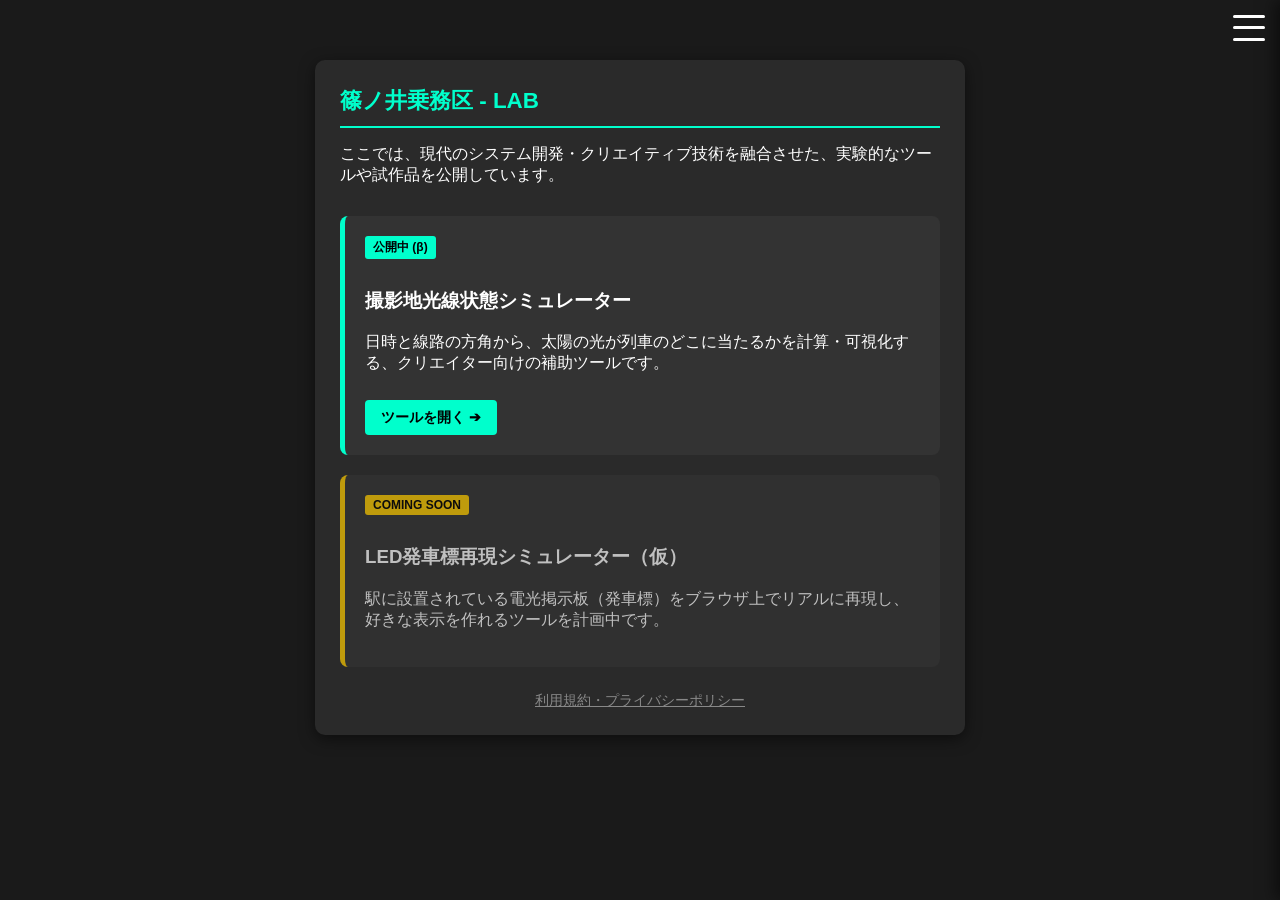
==== index.html @ 71203b22 "Update index.html" ====
<!DOCTYPE html>
<html lang="ja">
<head>
    <meta charset="UTF-8">
    <meta name="viewport" content="width=device-width, initial-scale=1.0">
    <title>LAB（実験室） - 篠ノ井乗務区</title>
    <link rel="stylesheet" href="css/style.css">
    <style>
        /* ホーム画面専用のちょっとした調整 */
        .project-list {
            margin-top: 30px;
        }
        .project-card {
            background: #333;
            padding: 20px;
            border-radius: 8px;
            margin-bottom: 20px;
            border-left: 5px solid #00ffcc;　
            text-align: left;
        }
        .project-card.coming-soon {
            border-left-color: #ffcc00;
            opacity: 0.7;
        }
        .status-badge {
            display: inline-block;
            padding: 3px 8px;
            font-size: 0.75rem;
            font-weight: bold;
            border-radius: 3px;
            margin-bottom: 10px;
        }
        .status-badge.open { background: #00ffcc; color: #000; }
        .status-badge.soon { background: #ffcc00; color: #000; }
        
        .btn-link {
            display: inline-block;
            margin-top: 10px;
            padding: 8px 16px;
            background: #00ffcc;
            color: #000;
            text-decoration: none;
            font-weight: bold;
            border-radius: 4px;
            font-size: 0.9rem;
        }
        .btn-link:hover { background: #00ccaa; }
    </style>
</head>
<body>

    <div class="hamburger-btn" id="nav-toggle">
        <span></span>
        <span></span>
        <span></span>
    </div>

    <nav class="global-nav" id="global-nav">
        <ul>
            <li><a href="https://shinorail.github.io/">ホーム</a></li>
            <li><a href="https://shinorail.github.io/main/">メインサイト</a></li>
            <li><a href="https://shinorail.github.io/links/">リンク集</a></li>
            <li><a href="https://shinorail.github.io/lab/" class="current">ラボ（実験室）</a></li>
        </ul>
    </nav>

    <div class="container">
        <h1>篠ノ井乗務区 - LAB</h1>
        <p>ここでは、現代のシステム開発・クリエイティブ技術を融合させた、実験的なツールや試作品を公開しています。</p>
        
        <div class="project-list">
            <div class="project-card">
                <span class="status-badge open">公開中 (β)</span>
                <h3>撮影地光線状態シミュレーター</h3>
                <p>日時と線路の方角から、太陽の光が列車のどこに当たるかを計算・可視化する、クリエイター向けの補助ツールです。</p>
                <a href="simulator.html" class="btn-link">ツールを開く ➔</a>
            </div>

            <div class="project-card coming-soon">
                <span class="status-badge soon">COMING SOON</span>
                <h3>LED発車標再現シミュレーター（仮）</h3>
                <p>駅に設置されている電光掲示板（発車標）をブラウザ上でリアルに再現し、好きな表示を作れるツールを計画中です。</p>
            </div>
        </div>

        <div class="footer-links">
            <a id="open-terms">利用規約・プライバシーポリシー</a>
        </div>
    </div>

    <div class="modal-overlay" id="terms-modal">
        <div class="modal-content">
            <h2>利用規約・プライバシーポリシー</h2>
            <h3>【利用規約】</h3>
            <p><strong>第1条（ツールの利用について）</strong><br>本ラボで公開されているツールは試作品です。計算結果や動作を完全に保証するものではありません。</p>
            <p><strong>第2条（免責事項）</strong><br>本ラボのツールの利用により生じた損害やトラブルについて、当グループは一切の責任を負いません。</p>
            <button class="btn-close" id="close-terms">閉じる</button>
        </div>
    </div>

    <script src="js/simulator.js"></script>
</body>
</html>
---- css/style.css ----
/* ─── 全体・基本スタイル ─── */
body {
    font-family: 'Helvetica Neue', Arial, 'Hiragino Kaku Gothic ProN', 'Hiragino Sans', Meiryo, sans-serif;
    background-color: #1a1a1a;
    color: #ffffff;
    margin: 0;
    padding: 60px 20px 20px 20px; /* ハンバーガーボタン用の余白 */　
}

.container {
    max-width: 600px;
    margin: 0 auto;
    background: #2a2a2a;
    padding: 25px;
    border-radius: 10px;
    box-shadow: 0 4px 15px rgba(0,0,0,0.5);
}

h1 {
    color: #00ffcc;
    font-size: 1.4rem;
    border-bottom: 2px solid #00ffcc;
    padding-bottom: 10px;
    margin-top: 0;
}

/* ─── フォーム関係 ─── */
.form-group {
    margin-bottom: 15px;
}

label {
    display: block;
    margin-bottom: 5px;
    font-weight: bold;
    font-size: 0.9rem;
    color: #ccc;
}

input, select {
    width: 100%;
    padding: 12px;
    background: #333;
    border: 1px solid #444;
    color: #fff;
    border-radius: 6px;
    box-sizing: border-box;
    font-size: 1rem;
}

input:focus, select:focus {
    border-color: #00ffcc;
    outline: none;
}

/* ─── ボタン関係 ─── */
.btn-location {
    width: 100%;
    padding: 14px;
    background: #00ffcc;
    color: #000;
    font-weight: bold;
    border: none;
    border-radius: 6px;
    cursor: pointer;
    font-size: 1rem;
    transition: background 0.2s, transform 0.1s;
}

.btn-location:hover {
    background: #00ccaa;
}

.btn-location:active {
    transform: scale(0.98);
}

.location-status {
    font-size: 0.8rem;
    color: #aaa;
    margin-top: 6px;
    text-align: center;
}

/* ─── 結果表示エリア ─── */
.result-box {
    margin-top: 20px;
    padding: 15px;
    background: #333;
    border-left: 5px solid #00ffcc;
    border-radius: 0 6px 6px 0;
    font-size: 0.95rem;
    line-height: 1.6;
}

/* ─── 視覚化（プレビュー） ─── */
.visualizer {
    display: flex;
    justify-content: center;
    align-items: center;
    height: 160px;
    background: #111;
    margin-top: 15px;
    border-radius: 6px;
    position: relative;
    overflow: hidden;
    border: 1px solid #333;
}

.train-mock {
    width: 50px;
    height: 90px;
    background: #444;
    border: 2px solid #fff;
    position: relative;
    display: flex;
    justify-content: center;
    align-items: center;
    font-weight: bold;
    font-size: 0.75rem;
    transition: transform 0.3s ease;
    border-radius: 4px;
    z-index: 2;
}

.train-mock::before {
    content: "▲ 前";
    position: absolute;
    top: 4px;
    color: #ffcc00;
    font-size: 0.7rem;
}

.sun-indicator {
    position: absolute;
    width: 22px;
    height: 22px;
    background: #ff4500;
    border-radius: 50%;
    box-shadow: 0 0 15px #ffcc00;
    transition: all 0.3s ease;
    z-index: 1;
}

/* ─── フッター・規約リンク ─── */
.footer-links {
    margin-top: 25px;
    text-align: center;
    font-size: 0.85rem;
}

.footer-links a {
    color: #888;
    text-decoration: underline;
    cursor: pointer;
}

.footer-links a:hover {
    color: #00ffcc;
}

/* ─── ハンバーガーメニュー ─── */
.hamburger-btn {
    position: fixed;
    top: 15px;
    right: 15px;
    width: 32px;
    height: 26px;
    cursor: pointer;
    z-index: 9999;
}

.hamburger-btn span {
    display: block;
    position: absolute;
    width: 100%;
    height: 3px;
    background-color: #fff;
    border-radius: 2px;
    transition: all 0.3s ease;
}

.hamburger-btn span:nth-child(1) { top: 0; }
.hamburger-btn span:nth-child(2) { top: 11px; }
.hamburger-btn span:nth-child(3) { bottom: 0; }

/* ボタン変形（クロス） */
.hamburger-btn.active span:nth-child(1) { transform: translateY(11px) rotate(-45deg); background-color: #00ffcc; }
.hamburger-btn.active span:nth-child(2) { opacity: 0; }
.hamburger-btn.active span:nth-child(3) { transform: translateY(-11px) rotate(45deg); background-color: #00ffcc; }

/* メニュー本体（右側から隠す） */
.global-nav {
    position: fixed;
    top: 0;
    right: 0;
    width: 260px;
    height: 100%;
    background: #1e1e1e;
    box-shadow: -5px 0 15px rgba(0,0,0,0.5);
    transform: translateX(100%);
    transition: transform 0.3s ease;
    z-index: 9998;
    padding-top: 60px;
    box-sizing: border-box;
}

.global-nav.active {
    transform: translateX(0);
}

.global-nav ul {
    list-style: none;
    padding: 0;
    margin: 0;
}

.global-nav ul li a {
    display: block;
    padding: 15px 25px;
    color: #ccc;
    text-decoration: none;
    font-size: 1rem;
    border-bottom: 1px solid #2a2a2a;
    transition: all 0.2s;
}

.global-nav ul li a:hover, .global-nav ul li a.current {
    color: #00ffcc;
    background: #252525;
    padding-left: 30px;
}

/* ─── モーダル ─── */
.modal-overlay {
    position: fixed;
    top: 0; left: 0; width: 100%; height: 100%;
    background: rgba(0,0,0,0.8);
    display: flex;
    justify-content: center;
    align-items: center;
    opacity: 0;
    pointer-events: none;
    transition: opacity 0.3s ease;
    z-index: 10000;
}

.modal-overlay.active {
    opacity: 1;
    pointer-events: auto;
}

.modal-content {
    background: #2a2a2a;
    padding: 25px;
    border-radius: 8px;
    max-width: 500px;
    width: 90%;
    max-height: 75vh;
    overflow-y: auto;
    border: 1px solid #444;
}

.modal-content h2 {
    color: #00ffcc;
    font-size: 1.25rem;
    margin-top: 0;
    border-bottom: 1px solid #444;
    padding-bottom: 8px;
}

.modal-content h3 {
    font-size: 0.95rem;
    color: #fff;
    margin-top: 15px;
    margin-bottom: 5px;
}

.modal-content p {
    font-size: 0.85rem;
    color: #bbb;
    line-height: 1.6;
    margin-top: 0;
}

.btn-close {
    display: block;
    width: 100%;
    padding: 12px;
    background: #444;
    color: #fff;
    border: none;
    border-radius: 6px;
    cursor: pointer;
    margin-top: 20px;
    font-weight: bold;
    font-size: 0.95rem;
    transition: background 0.2s;
}

.btn-close:hover {
    background: #555;
}
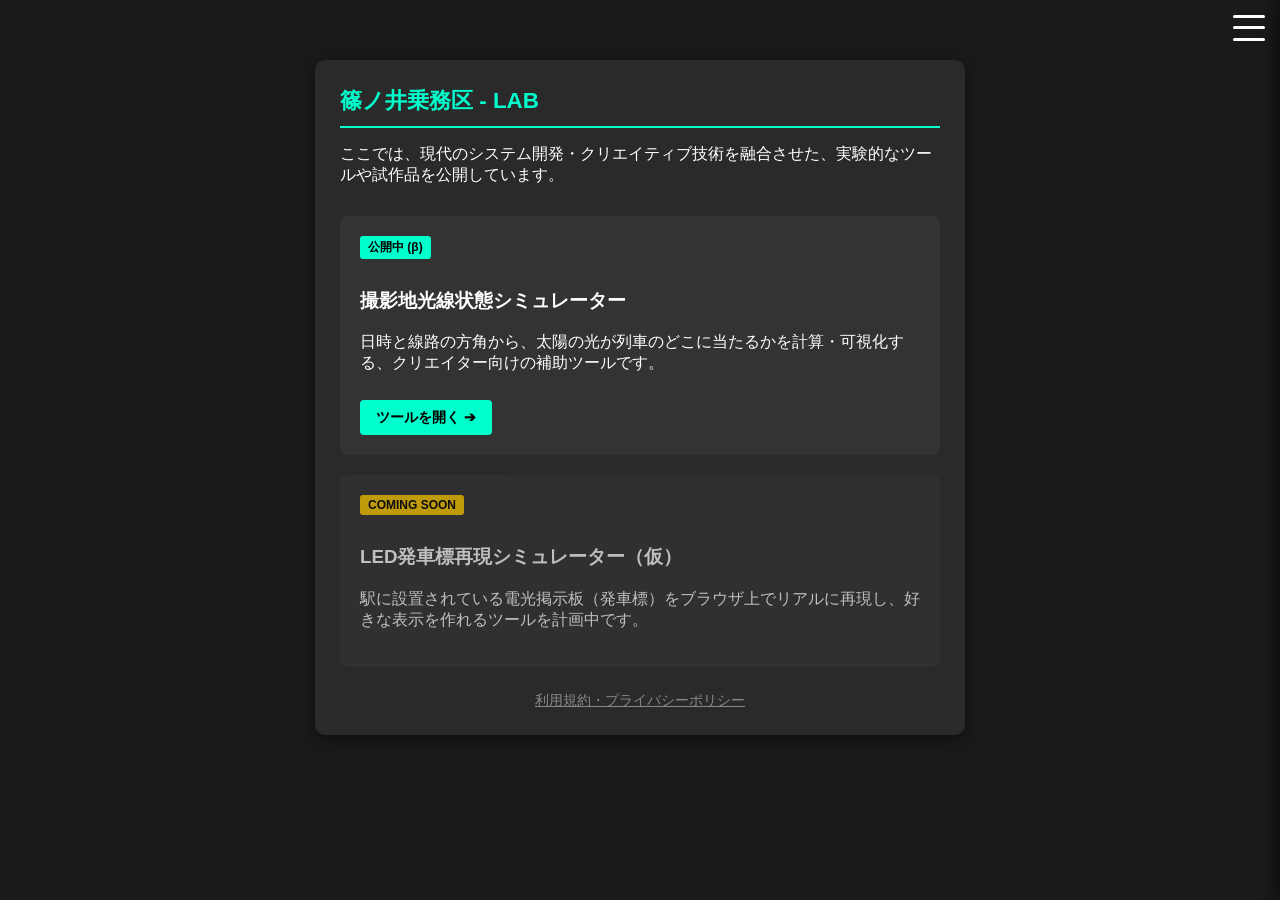
==== commit 2056eddd: "Update index.html" ====
--- a/index.html
+++ b/index.html
@@ -14,7 +14,7 @@
             background: #333;
             padding: 20px;
             border-radius: 8px;
-            margin-bottom: 20px;
+            margin-bottom: 20px;　
             border-left: 5px solid #00ffcc;　
             text-align: left;
         }
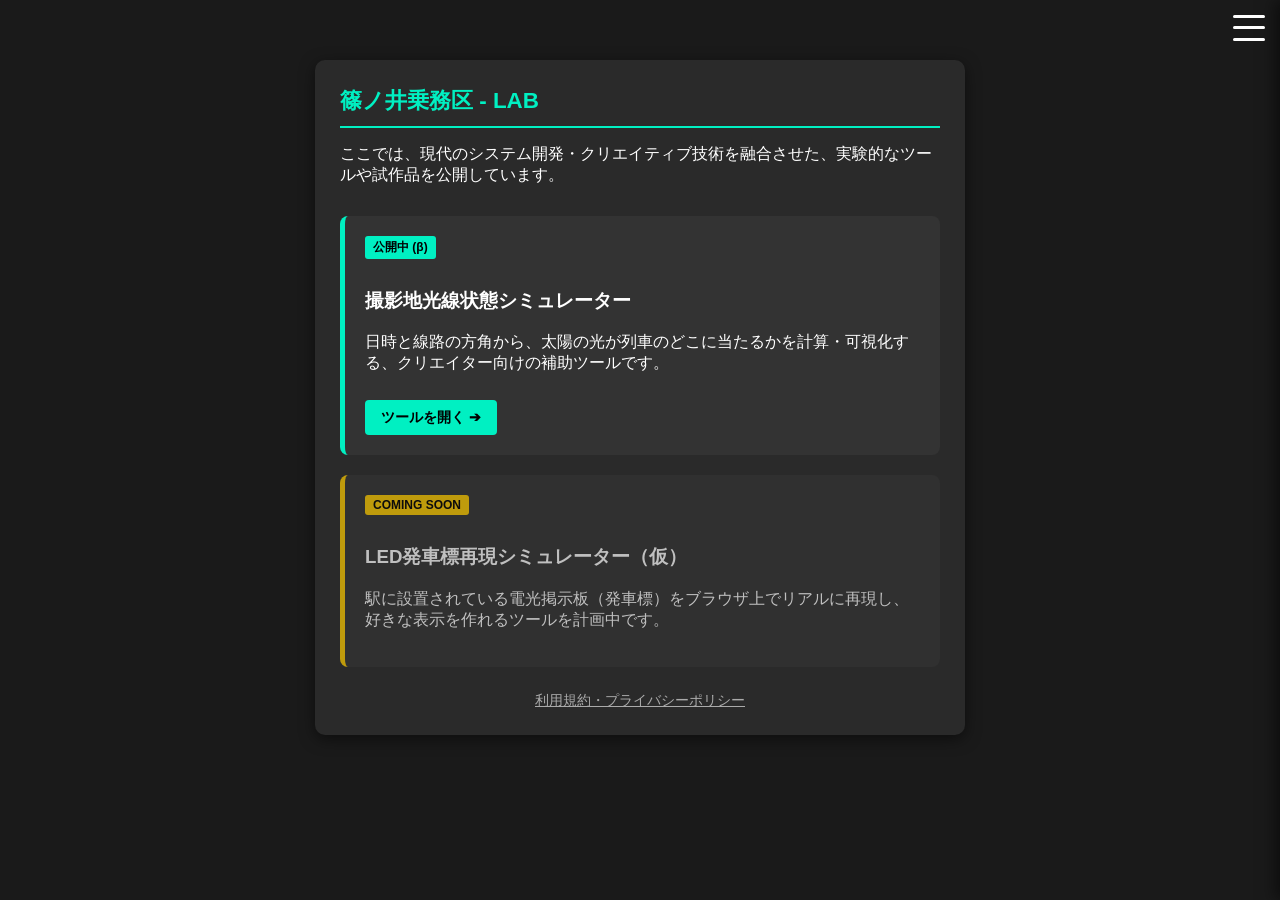
==== commit 59f121e3: "fix independent modal logic" ====
--- a/index.html
+++ b/index.html
@@ -1,12 +1,12 @@
 <!DOCTYPE html>
-<html lang="ja">
+<html lang="ja"> 
 <head>
     <meta charset="UTF-8">
     <meta name="viewport" content="width=device-width, initial-scale=1.0">
     <title>LAB（実験室） - 篠ノ井乗務区</title>
     <link rel="stylesheet" href="css/style.css">
     <style>
-        /* ホーム画面専用のちょっとした調整 */
+        /* ホーム画面専用の調整 */
         .project-list {
             margin-top: 30px;
         }
@@ -14,8 +14,9 @@
             background: #333;
             padding: 20px;
             border-radius: 8px;
-            margin-bottom: 20px;　
-            border-left: 5px solid #00ffcc;　
+            margin-bottom: 20px;
+            /* タイポを修正 (#00ffcc: から #00f0c2; へ変更し、境界線を有効化) */
+            border-left: 5px solid #00f0c2;
             text-align: left;
         }
         .project-card.coming-soon {
@@ -30,21 +31,29 @@
             border-radius: 3px;
             margin-bottom: 10px;
         }
-        .status-badge.open { background: #00ffcc; color: #000; }
-        .status-badge.soon { background: #ffcc00; color: #000; }
+        /* コントラスト比を最適化したUDカラー */
+        .status-badge.open { background: #00f0c2; color: #000000; }
+        .status-badge.soon { background: #ffcc00; color: #000000; }
         
         .btn-link {
             display: inline-block;
             margin-top: 10px;
             padding: 8px 16px;
-            background: #00ffcc;
-            color: #000;
+            background: #00f0c2;
+            color: #000000;
             text-decoration: none;
             font-weight: bold;
             border-radius: 4px;
             font-size: 0.9rem;
+            transition: background 0.2s;
         }
-        .btn-link:hover { background: #00ccaa; }
+        .btn-link:hover { background: #00cdaa; }
+        
+        /* キーボード操作時のフォーカスリング（アクセシビリティ対応） */
+        .btn-link:focus-visible {
+            outline: 3px solid #ffffff;
+            outline-offset: 2px;
+        }
     </style>
 </head>
 <body>
@@ -98,6 +107,19 @@
         </div>
     </div>
 
+    <script>
+        // HTML側で確実にモーダルを動かす設定
+        const openBtn = document.getElementById('open-terms');
+        const closeBtn = document.getElementById('close-terms');
+        const termsModal = document.getElementById('terms-modal');
+
+        if(openBtn && termsModal) {
+            openBtn.addEventListener('click', () => termsModal.classList.add('active'));
+        }
+        if(closeBtn && termsModal) {
+            closeBtn.addEventListener('click', () => termsModal.classList.remove('active'));
+        }
+    </script>
     <script src="js/simulator.js"></script>
 </body>
-</html>
+</html>
--- a/css/style.css
+++ b/css/style.css
@@ -1,10 +1,12 @@
-/* ─── 全体・基本スタイル ─── */
+/* ─── 全体・基本スタイル（UDフォント & アクセシビリティ対応） ─── */
 body {
-    font-family: 'Helvetica Neue', Arial, 'Hiragino Kaku Gothic ProN', 'Hiragino Sans', Meiryo, sans-serif;
+    /* 視認性・判読性の高い各OSの標準UDフォント・システムフォントを優先指定 */
+    font-family: 'BIZ UDPGothic', 'Hiragino Kaku Gothic ProN', 'Hiragino Sans', 'Toppan Bunkyu Midashi Gothic', Meiryo, sans-serif;
     background-color: #1a1a1a;
     color: #ffffff;
     margin: 0;
-    padding: 60px 20px 20px 20px; /* ハンバーガーボタン用の余白 */　
+    /* 全角スペースの混入を防ぐため、末尾の不要な余白コメントをクリーンアップ */
+    padding: 60px 20px 20px 20px; 
 }
 
 .container {
@@ -17,9 +19,10 @@
 }
 
 h1 {
-    color: #00ffcc;
+    /* 弱視や色覚の特性を持つ方でも文字がくっきり読めるよう、コントラストを調整（#00ffcc → #00f0c2） */
+    color: #00f0c2;
     font-size: 1.4rem;
-    border-bottom: 2px solid #00ffcc;
+    border-bottom: 2px solid #00f0c2;
     padding-bottom: 10px;
     margin-top: 0;
 }
@@ -34,31 +37,33 @@
     margin-bottom: 5px;
     font-weight: bold;
     font-size: 0.9rem;
-    color: #ccc;
+    color: #e0e0e0; /* 可読性向上のため、少し明るいグレーに変更 */
 }
 
 input, select {
     width: 100%;
     padding: 12px;
     background: #333;
-    border: 1px solid #444;
+    border: 2px solid #555; /* 枠線を少し太くし、入力エリアの境界線を明確化 */
     color: #fff;
     border-radius: 6px;
     box-sizing: border-box;
     font-size: 1rem;
 }
 
+/* キーボード操作時やタップ時に、どこが選択されているか強烈に明示するUDデザイン */
 input:focus, select:focus {
-    border-color: #00ffcc;
-    outline: none;
+    border-color: #00f0c2;
+    outline: 2px solid #00f0c2;
+    outline-offset: 2px;
 }
 
 /* ─── ボタン関係 ─── */
 .btn-location {
     width: 100%;
     padding: 14px;
-    background: #00ffcc;
-    color: #000;
+    background: #00f0c2;
+    color: #000000; /* 黒文字とのコントラスト比を最高水準にするための調整 */
     font-weight: bold;
     border: none;
     border-radius: 6px;
@@ -68,7 +73,13 @@
 }
 
 .btn-location:hover {
-    background: #00ccaa;
+    background: #00cdaa;
+}
+
+/* キーボードのTabキーで選択された際、しっかり目立つ枠線を表示 */
+.btn-location:focus-visible {
+    outline: 3px solid #ffffff;
+    outline-offset: 2px;
 }
 
 .btn-location:active {
@@ -77,7 +88,7 @@
 
 .location-status {
     font-size: 0.8rem;
-    color: #aaa;
+    color: #cccccc; /* 文字が背景に沈まないよう、明度をアップ */
     margin-top: 6px;
     text-align: center;
 }
@@ -87,7 +98,7 @@
     margin-top: 20px;
     padding: 15px;
     background: #333;
-    border-left: 5px solid #00ffcc;
+    border-left: 5px solid #00f0c2;
     border-radius: 0 6px 6px 0;
     font-size: 0.95rem;
     line-height: 1.6;
@@ -128,6 +139,7 @@
     position: absolute;
     top: 4px;
     color: #ffcc00;
+    font-weight: bold;
     font-size: 0.7rem;
 }
 
@@ -150,13 +162,18 @@
 }
 
 .footer-links a {
-    color: #888;
+    color: #aaa; /* デフォルトのグレーを明るくし、暗い背景でも認識しやすく変更 */
     text-decoration: underline;
     cursor: pointer;
 }
 
 .footer-links a:hover {
-    color: #00ffcc;
+    color: #00f0c2;
+}
+
+.footer-links a:focus-visible {
+    outline: 2px solid #00f0c2;
+    outline-offset: 4px;
 }
 
 /* ─── ハンバーガーメニュー ─── */
@@ -184,12 +201,16 @@
 .hamburger-btn span:nth-child(2) { top: 11px; }
 .hamburger-btn span:nth-child(3) { bottom: 0; }
 
-/* ボタン変形（クロス） */
-.hamburger-btn.active span:nth-child(1) { transform: translateY(11px) rotate(-45deg); background-color: #00ffcc; }
+.hamburger-btn.active span:nth-child(1) { transform: translateY(11px) rotate(-45deg); background-color: #00f0c2; }
 .hamburger-btn.active span:nth-child(2) { opacity: 0; }
-.hamburger-btn.active span:nth-child(3) { transform: translateY(-11px) rotate(45deg); background-color: #00ffcc; }
-
-/* メニュー本体（右側から隠す） */
+.hamburger-btn.active span:nth-child(3) { transform: translateY(-11px) rotate(45deg); background-color: #00f0c2; }
+
+.hamburger-btn:focus-visible {
+    outline: 2px solid #00f0c2;
+    outline-offset: 4px;
+}
+
+/* メニュー本体 */
 .global-nav {
     position: fixed;
     top: 0;
@@ -218,7 +239,7 @@
 .global-nav ul li a {
     display: block;
     padding: 15px 25px;
-    color: #ccc;
+    color: #e0e0e0;
     text-decoration: none;
     font-size: 1rem;
     border-bottom: 1px solid #2a2a2a;
@@ -226,16 +247,22 @@
 }
 
 .global-nav ul li a:hover, .global-nav ul li a.current {
-    color: #00ffcc;
+    color: #00f0c2;
     background: #252525;
     padding-left: 30px;
 }
 
-/* ─── モーダル ─── */
+.global-nav ul li a:focus-visible {
+    outline: 2px solid #00f0c2;
+    outline-offset: -2px;
+    background: #252525;
+}
+
+/* ─── モーダル（規約ポップアップ） ─── */
 .modal-overlay {
     position: fixed;
     top: 0; left: 0; width: 100%; height: 100%;
-    background: rgba(0,0,0,0.8);
+    background: rgba(0,0,0,0.85); /* 背景との分離を明確にするため遮光率を少しアップ */
     display: flex;
     justify-content: center;
     align-items: center;
@@ -258,11 +285,11 @@
     width: 90%;
     max-height: 75vh;
     overflow-y: auto;
-    border: 1px solid #444;
+    border: 2px solid #555; /* モーダルの輪郭をハッキリさせるため境界線を強化 */
 }
 
 .modal-content h2 {
-    color: #00ffcc;
+    color: #00f0c2;
     font-size: 1.25rem;
     margin-top: 0;
     border-bottom: 1px solid #444;
@@ -278,8 +305,8 @@
 
 .modal-content p {
     font-size: 0.85rem;
-    color: #bbb;
-    line-height: 1.6;
+    color: #e0e0e0; /* 長文が読みやすいよう明度をアップ */
+    line-height: 1.7; /* 行間をわずかに広げて文字の詰まり感を緩和 */
     margin-top: 0;
 }
 
@@ -289,7 +316,7 @@
     padding: 12px;
     background: #444;
     color: #fff;
-    border: none;
+    border: 2px solid #666;
     border-radius: 6px;
     cursor: pointer;
     margin-top: 20px;
@@ -301,3 +328,8 @@
 .btn-close:hover {
     background: #555;
 }
+
+.btn-close:focus-visible {
+    outline: 2px solid #00f0c2;
+    outline-offset: 2px;
+}
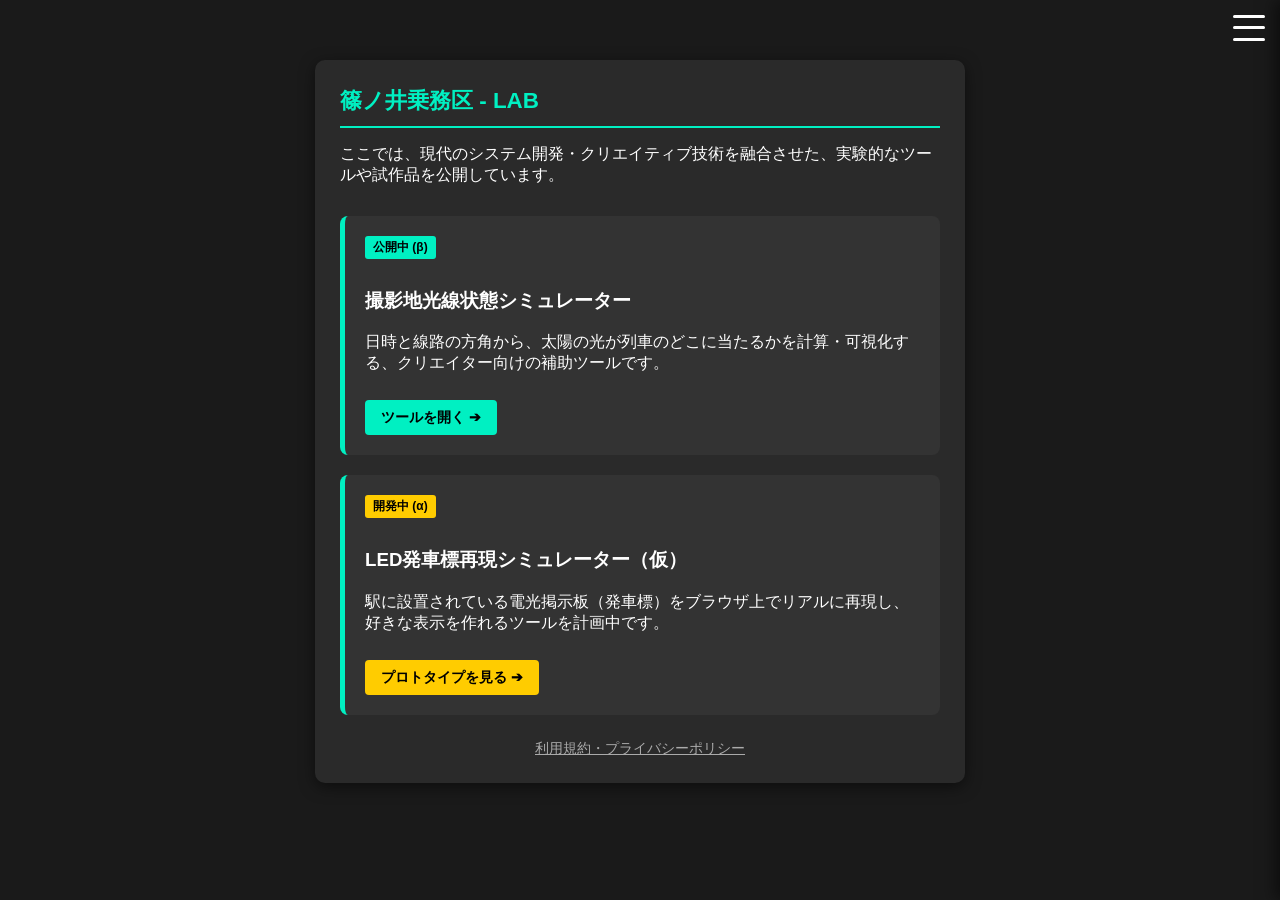
==== commit 2d52266e: "launch led simulator project alpha prototype" ====
--- a/index.html
+++ b/index.html
@@ -6,7 +6,6 @@
     <title>LAB（実験室） - 篠ノ井乗務区</title>
     <link rel="stylesheet" href="css/style.css">
     <style>
-        /* ホーム画面専用の調整 */
         .project-list {
             margin-top: 30px;
         }
@@ -15,7 +14,6 @@
             padding: 20px;
             border-radius: 8px;
             margin-bottom: 20px;
-            /* タイポを修正 (#00ffcc: から #00f0c2; へ変更し、境界線を有効化) */
             border-left: 5px solid #00f0c2;
             text-align: left;
         }
@@ -31,7 +29,6 @@
             border-radius: 3px;
             margin-bottom: 10px;
         }
-        /* コントラスト比を最適化したUDカラー */
         .status-badge.open { background: #00f0c2; color: #000000; }
         .status-badge.soon { background: #ffcc00; color: #000000; }
         
@@ -48,8 +45,6 @@
             transition: background 0.2s;
         }
         .btn-link:hover { background: #00cdaa; }
-        
-        /* キーボード操作時のフォーカスリング（アクセシビリティ対応） */
         .btn-link:focus-visible {
             outline: 3px solid #ffffff;
             outline-offset: 2px;
@@ -85,10 +80,11 @@
                 <a href="simulator.html" class="btn-link">ツールを開く ➔</a>
             </div>
 
-            <div class="project-card coming-soon">
-                <span class="status-badge soon">COMING SOON</span>
+            <div class="project-card">
+                <span class="status-badge open" style="background: #ffcc00;">開発中 (α)</span>
                 <h3>LED発車標再現シミュレーター（仮）</h3>
                 <p>駅に設置されている電光掲示板（発車標）をブラウザ上でリアルに再現し、好きな表示を作れるツールを計画中です。</p>
+                <a href="led.html" class="btn-link" style="background: #ffcc00;">プロトタイプを見る ➔</a>
             </div>
         </div>
 
@@ -107,19 +103,6 @@
         </div>
     </div>
 
-    <script>
-        // HTML側で確実にモーダルを動かす設定
-        const openBtn = document.getElementById('open-terms');
-        const closeBtn = document.getElementById('close-terms');
-        const termsModal = document.getElementById('terms-modal');
-
-        if(openBtn && termsModal) {
-            openBtn.addEventListener('click', () => termsModal.classList.add('active'));
-        }
-        if(closeBtn && termsModal) {
-            closeBtn.addEventListener('click', () => termsModal.classList.remove('active'));
-        }
-    </script>
     <script src="js/simulator.js"></script>
 </body>
 </html>
--- a/css/style.css
+++ b/css/style.css
@@ -1,11 +1,9 @@
 /* ─── 全体・基本スタイル（UDフォント & アクセシビリティ対応） ─── */
 body {
-    /* 視認性・判読性の高い各OSの標準UDフォント・システムフォントを優先指定 */
     font-family: 'BIZ UDPGothic', 'Hiragino Kaku Gothic ProN', 'Hiragino Sans', 'Toppan Bunkyu Midashi Gothic', Meiryo, sans-serif;
     background-color: #1a1a1a;
     color: #ffffff;
     margin: 0;
-    /* 全角スペースの混入を防ぐため、末尾の不要な余白コメントをクリーンアップ */
     padding: 60px 20px 20px 20px; 
 }
 
@@ -19,7 +17,6 @@
 }
 
 h1 {
-    /* 弱視や色覚の特性を持つ方でも文字がくっきり読めるよう、コントラストを調整（#00ffcc → #00f0c2） */
     color: #00f0c2;
     font-size: 1.4rem;
     border-bottom: 2px solid #00f0c2;
@@ -37,21 +34,20 @@
     margin-bottom: 5px;
     font-weight: bold;
     font-size: 0.9rem;
-    color: #e0e0e0; /* 可読性向上のため、少し明るいグレーに変更 */
+    color: #e0e0e0;
 }
 
 input, select {
     width: 100%;
     padding: 12px;
     background: #333;
-    border: 2px solid #555; /* 枠線を少し太くし、入力エリアの境界線を明確化 */
+    border: 2px solid #555;
     color: #fff;
     border-radius: 6px;
     box-sizing: border-box;
     font-size: 1rem;
 }
 
-/* キーボード操作時やタップ時に、どこが選択されているか強烈に明示するUDデザイン */
 input:focus, select:focus {
     border-color: #00f0c2;
     outline: 2px solid #00f0c2;
@@ -63,7 +59,7 @@
     width: 100%;
     padding: 14px;
     background: #00f0c2;
-    color: #000000; /* 黒文字とのコントラスト比を最高水準にするための調整 */
+    color: #000000;
     font-weight: bold;
     border: none;
     border-radius: 6px;
@@ -76,7 +72,6 @@
     background: #00cdaa;
 }
 
-/* キーボードのTabキーで選択された際、しっかり目立つ枠線を表示 */
 .btn-location:focus-visible {
     outline: 3px solid #ffffff;
     outline-offset: 2px;
@@ -88,7 +83,7 @@
 
 .location-status {
     font-size: 0.8rem;
-    color: #cccccc; /* 文字が背景に沈まないよう、明度をアップ */
+    color: #cccccc;
     margin-top: 6px;
     text-align: center;
 }
@@ -162,7 +157,7 @@
 }
 
 .footer-links a {
-    color: #aaa; /* デフォルトのグレーを明るくし、暗い背景でも認識しやすく変更 */
+    color: #aaa;
     text-decoration: underline;
     cursor: pointer;
 }
@@ -258,11 +253,11 @@
     background: #252525;
 }
 
-/* ─── モーダル（規約ポップアップ） ─── */
+/* ─── モーダル ─── */
 .modal-overlay {
     position: fixed;
     top: 0; left: 0; width: 100%; height: 100%;
-    background: rgba(0,0,0,0.85); /* 背景との分離を明確にするため遮光率を少しアップ */
+    background: rgba(0,0,0,0.85);
     display: flex;
     justify-content: center;
     align-items: center;
@@ -285,7 +280,7 @@
     width: 90%;
     max-height: 75vh;
     overflow-y: auto;
-    border: 2px solid #555; /* モーダルの輪郭をハッキリさせるため境界線を強化 */
+    border: 2px solid #555;
 }
 
 .modal-content h2 {
@@ -305,8 +300,8 @@
 
 .modal-content p {
     font-size: 0.85rem;
-    color: #e0e0e0; /* 長文が読みやすいよう明度をアップ */
-    line-height: 1.7; /* 行間をわずかに広げて文字の詰まり感を緩和 */
+    color: #e0e0e0;
+    line-height: 1.7;
     margin-top: 0;
 }
 
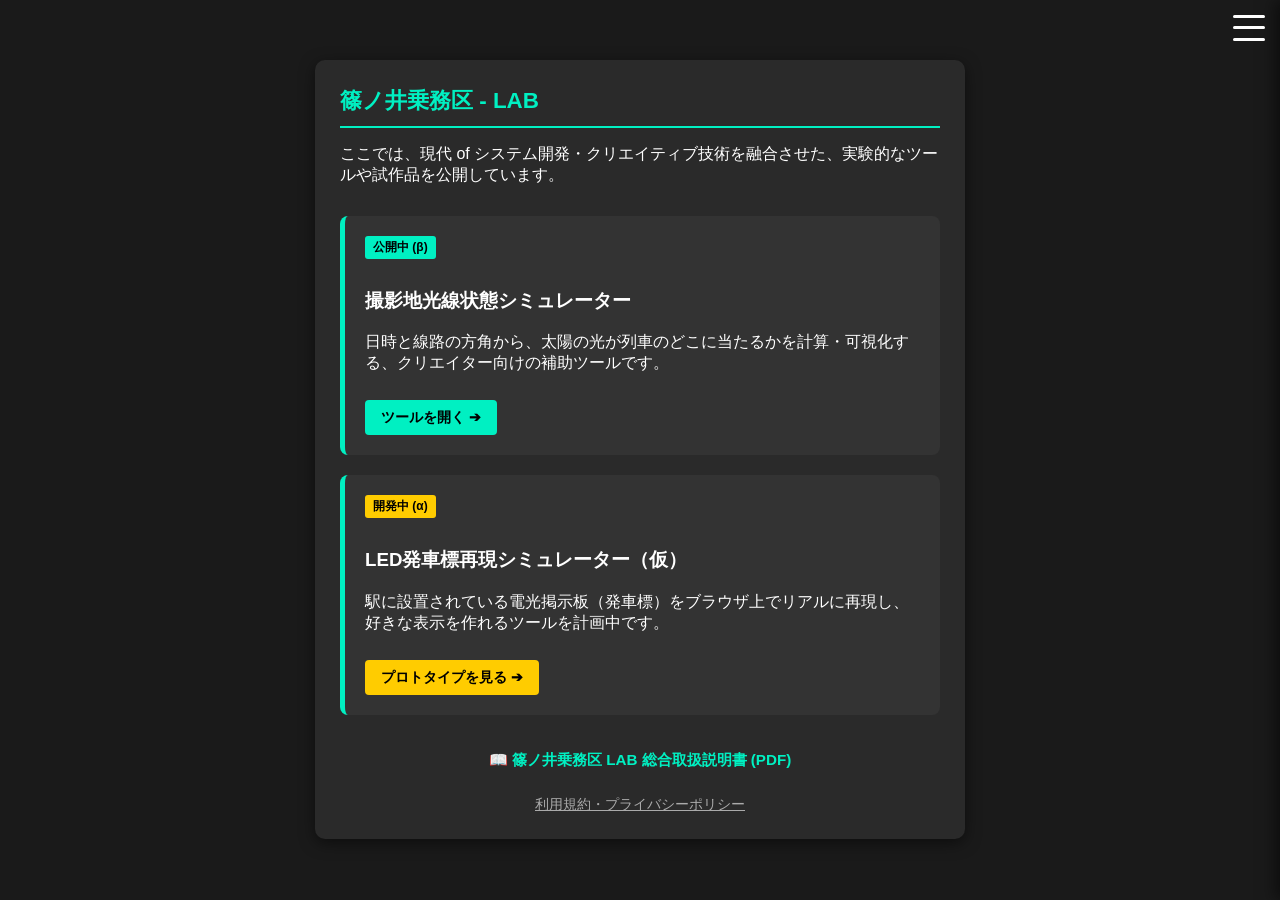
==== commit c226a04f: "docs: integrate total manual pdf link into portal page" ====
--- a/index.html
+++ b/index.html
@@ -70,22 +70,28 @@
 
     <div class="container">
         <h1>篠ノ井乗務区 - LAB</h1>
-        <p>ここでは、現代のシステム開発・クリエイティブ技術を融合させた、実験的なツールや試作品を公開しています。</p>
+        <p>ここでは、現代 of システム開発・クリエイティブ技術を融合させた、実験的なツールや試作品を公開しています。</p>
         
         <div class="project-list">
             <div class="project-card">
                 <span class="status-badge open">公開中 (β)</span>
                 <h3>撮影地光線状態シミュレーター</h3>
                 <p>日時と線路の方角から、太陽の光が列車のどこに当たるかを計算・可視化する、クリエイター向けの補助ツールです。</p>
-                <a href="simulator.html" class="btn-link">ツールを開く ➔</a>
+                <a href="simulator" class="btn-link">ツールを開く ➔</a>
             </div>
 
             <div class="project-card">
                 <span class="status-badge open" style="background: #ffcc00;">開発中 (α)</span>
                 <h3>LED発車標再現シミュレーター（仮）</h3>
                 <p>駅に設置されている電光掲示板（発車標）をブラウザ上でリアルに再現し、好きな表示を作れるツールを計画中です。</p>
-                <a href="led.html" class="btn-link" style="background: #ffcc00;">プロトタイプを見る ➔</a>
+                <a href="led" class="btn-link" style="background: #ffcc00;">プロトタイプを見る ➔</a>
             </div>
+        </div>
+
+        <div style="margin-top: 35px; margin-bottom: 25px; text-align: center;">
+            <a href="doc/total_manual.pdf" target="_blank" style="color: #00f0c2; text-decoration: none; font-weight: bold; font-size: 0.95rem;">
+                📖 篠ノ井乗務区 LAB 総合取扱説明書 (PDF)
+            </a>
         </div>
 
         <div class="footer-links">
